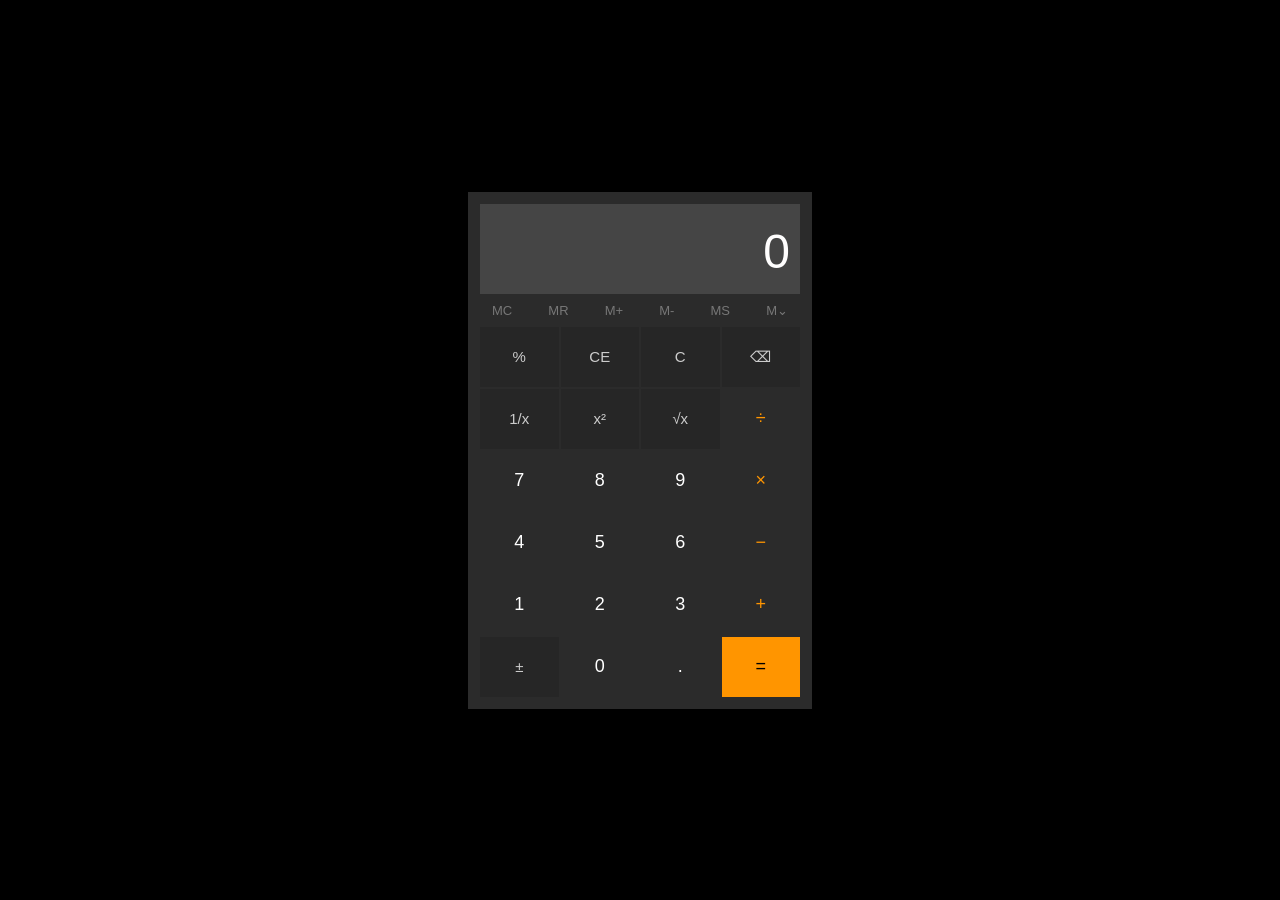
==== index.html @ 893bd506 "Add files via upload" ====
<!DOCTYPE html>
<html lang="en">
<head>
	<meta charset="UTF-8">
	<meta name="viewport" content="width=device-width, initial-scale=1.0">
	<title>Calculator</title>
	<link rel="stylesheet" href="style.css">
</head>
<body>
	<div class="calculator">
  <div id="display">0</div>

  <div class="memory-row">
    <button onclick="memoryClear()">MC</button>
    <button onclick="memoryRecall()">MR</button>
    <button onclick="memoryAdd()">M+</button>
    <button onclick="memorySubtract()">M-</button>
    <button onclick="memoryStore()">MS</button>
    <button disabled>M&#8964;</button>
  </div>

  <div class="buttons">
    <button class="key func" onclick="percent()">%</button>
    <button class="key func" onclick="clearEntry()">CE</button>
    <button class="key func" onclick="clearAll()">C</button>
    <button class="key func" onclick="backspace()">&#9003;</button>

    <button class="key func" onclick="reciprocal()">1/x</button>
    <button class="key func" onclick="square()">x&sup2;</button>
    <button class="key func" onclick="squareRoot()">&#8730;x</button>
    <button class="key op" onclick="chooseOperator('/')">&divide;</button>

    <button class="key" onclick="appendNumber('7')">7</button>
    <button class="key" onclick="appendNumber('8')">8</button>
    <button class="key" onclick="appendNumber('9')">9</button>
    <button class="key op" onclick="chooseOperator('*')">&times;</button>

    <button class="key" onclick="appendNumber('4')">4</button>
    <button class="key" onclick="appendNumber('5')">5</button>
    <button class="key" onclick="appendNumber('6')">6</button>
    <button class="key op" onclick="chooseOperator('-')">&minus;</button>

    <button class="key" onclick="appendNumber('1')">1</button>
    <button class="key" onclick="appendNumber('2')">2</button>
    <button class="key" onclick="appendNumber('3')">3</button>
    <button class="key op" onclick="chooseOperator('+')">+</button>

    <button class="key func" onclick="toggleSign()">&plusmn;</button>
    <button class="key" onclick="appendNumber('0')">0</button>
    <button class="key" onclick="appendDecimal()">.</button>
    <button class="key equals" onclick="calculate()">=</button>
  </div>
</div>

	<script src="event.js"></script>
</body>
</html>
---- style.css ----
body {
    margin: 0;
    display: flex;
    justify-content: center;
    align-items: center;
    height: 100vh;
    background: #000;
    font-family: Arial, sans-serif;
}

.calculator {
    width: 320px;
    background: #2b2b2b;
    padding: 12px;
}

#display {
    background: #454545;
    color: rgb(255, 254, 254);
    text-align: right;
    font-size: 48px;
    padding: 20px 10px 10px;
    min-height: 60px;
    overflow: hidden;
    word-wrap: break-word;
}

.memory-row {
    display: flex;
    justify-content: space-between;
    padding: 8px 6px;
}

.memory-row button {
    background: none;
    border: none;
    color: #777;
    font-size: 13px;
    cursor: pointer;
}

.memory-row button:hover {
    color: #aaa;
}

.buttons {
    display: grid;
    grid-template-columns: repeat(4, 1fr);
    gap: 2px;
}

button.key {
    height: 60px;
    font-size: 18px;
    border: none;
    background: #2b2b2b;
    color: white;
    cursor: pointer;
}

button.key:hover {
    background: #3a3a3a;
}

button.func {
    background: #262626;
    color: #ccc;
    font-size: 15px;
}

button.func:hover {
    background: #333;
}

button.op {
    background: #2b2b2b;
    color: #ff9500;
}

button.op:hover {
    background: #3a3a3a;
}

button.equals {
    background: #ff9500;
    color: black;
}

button.equals:hover {
    background: #ffab33;
}
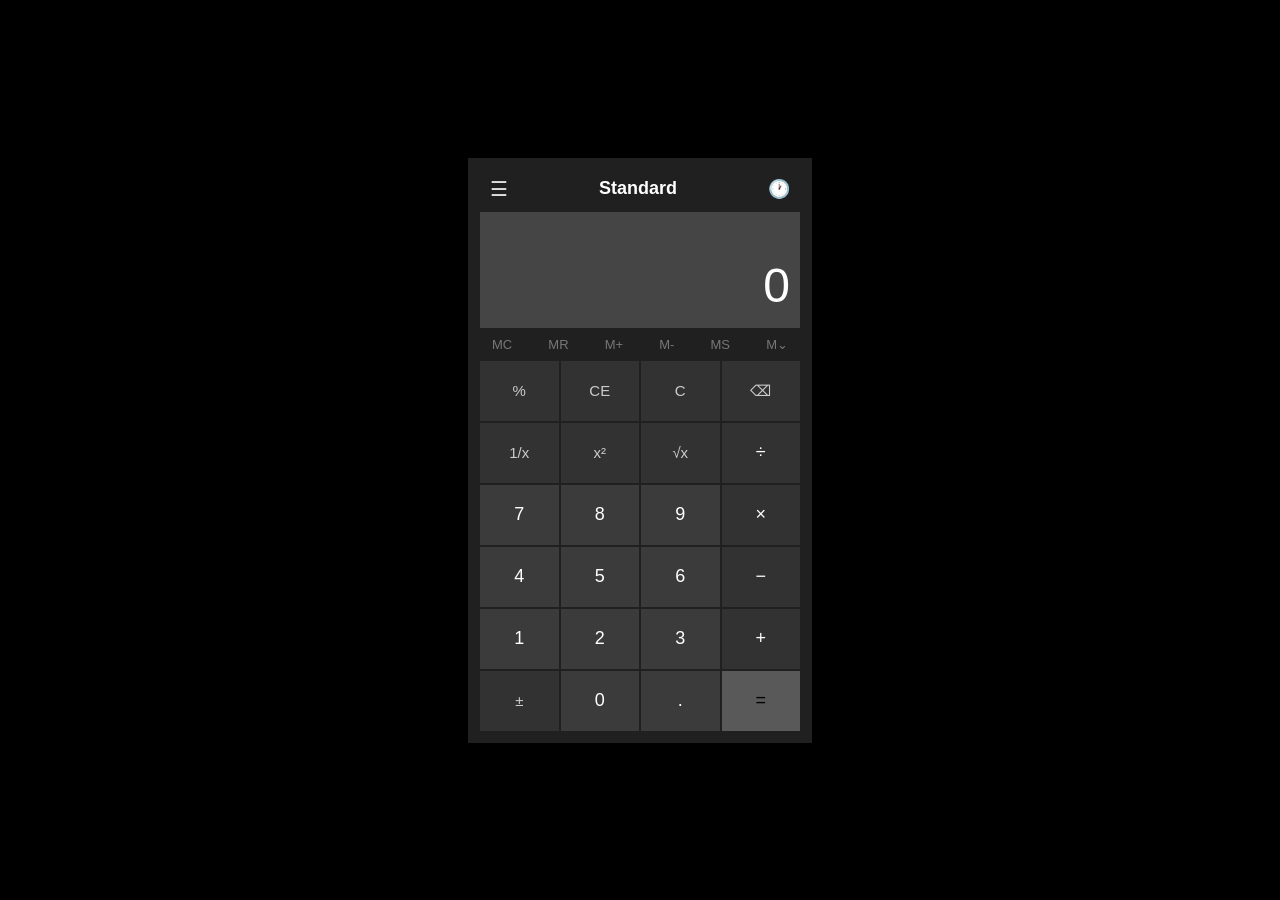
==== commit 0976f953: "History and Sci Cal mode" ====
--- a/index.html
+++ b/index.html
@@ -1,57 +1,136 @@
-<!DOCTYPE html>
-<html lang="en">
-<head>
-	<meta charset="UTF-8">
-	<meta name="viewport" content="width=device-width, initial-scale=1.0">
-	<title>Calculator</title>
-	<link rel="stylesheet" href="style.css">
-</head>
-<body>
-	<div class="calculator">
-  <div id="display">0</div>
-
-  <div class="memory-row">
-    <button onclick="memoryClear()">MC</button>
-    <button onclick="memoryRecall()">MR</button>
-    <button onclick="memoryAdd()">M+</button>
-    <button onclick="memorySubtract()">M-</button>
-    <button onclick="memoryStore()">MS</button>
-    <button disabled>M&#8964;</button>
-  </div>
-
-  <div class="buttons">
-    <button class="key func" onclick="percent()">%</button>
-    <button class="key func" onclick="clearEntry()">CE</button>
-    <button class="key func" onclick="clearAll()">C</button>
-    <button class="key func" onclick="backspace()">&#9003;</button>
-
-    <button class="key func" onclick="reciprocal()">1/x</button>
-    <button class="key func" onclick="square()">x&sup2;</button>
-    <button class="key func" onclick="squareRoot()">&#8730;x</button>
-    <button class="key op" onclick="chooseOperator('/')">&divide;</button>
-
-    <button class="key" onclick="appendNumber('7')">7</button>
-    <button class="key" onclick="appendNumber('8')">8</button>
-    <button class="key" onclick="appendNumber('9')">9</button>
-    <button class="key op" onclick="chooseOperator('*')">&times;</button>
-
-    <button class="key" onclick="appendNumber('4')">4</button>
-    <button class="key" onclick="appendNumber('5')">5</button>
-    <button class="key" onclick="appendNumber('6')">6</button>
-    <button class="key op" onclick="chooseOperator('-')">&minus;</button>
-
-    <button class="key" onclick="appendNumber('1')">1</button>
-    <button class="key" onclick="appendNumber('2')">2</button>
-    <button class="key" onclick="appendNumber('3')">3</button>
-    <button class="key op" onclick="chooseOperator('+')">+</button>
-
-    <button class="key func" onclick="toggleSign()">&plusmn;</button>
-    <button class="key" onclick="appendNumber('0')">0</button>
-    <button class="key" onclick="appendDecimal()">.</button>
-    <button class="key equals" onclick="calculate()">=</button>
-  </div>
-</div>
-
-	<script src="event.js"></script>
-</body>
-</html>
+<!DOCTYPE html>
+<html lang="en">
+<head>
+	<meta charset="UTF-8">
+	<meta name="viewport" content="width=device-width, initial-scale=1.0">
+	<title>Calculator</title>
+	<link rel="stylesheet" href="style.css">
+</head>
+<body>
+	<div class="calculator">
+  <div class="topbar">
+    <button class="menubtn" onclick="toggleMenu()">&#9776;</button>
+    <span class="title" id="modeTitle">Standard</span>
+    <button class="histbtn" onclick="toggleHistory()">&#128336;</button>
+  </div>
+
+  <div id="sidemenu" class="hidden">
+    <div class="menuitem" onclick="setMode('standard')">Standard</div>
+    <div class="menuitem" onclick="setMode('scientific')">Scientific</div>
+  </div>
+
+  <div id="expression"></div>
+  <div id="display">0</div>
+
+  <div id="sciToggles" class="sci-toggles hidden">
+    <span id="radBtn" onclick="toggleRad()">RAD</span>
+    <span id="feBtn" onclick="toggleFE()">F-E</span>
+  </div>
+
+  <div class="memory-row">
+    <button onclick="memoryClear()">MC</button>
+    <button onclick="memoryRecall()">MR</button>
+    <button onclick="memoryAdd()">M+</button>
+    <button onclick="memorySubtract()">M-</button>
+    <button onclick="memoryStore()">MS</button>
+    <button disabled>M&#8964;</button>
+  </div>
+
+  <div id="sciDropdowns" class="sci-dropdowns hidden">
+    <div class="dropdown" onclick="toggleTrig()">
+      <span>&#9651; Trigonometry</span> <span>&#9662;</span>
+      <div id="trigList" class="dropdownlist grid hidden">
+        <div id="trig2nd" onclick="event.stopPropagation(); toggleTrigSecond()">2<sup>nd</sup></div>
+        <div onclick="event.stopPropagation(); trigCompute('sin')">sin</div>
+        <div onclick="event.stopPropagation(); trigCompute('cos')">cos</div>
+        <div onclick="event.stopPropagation(); trigCompute('tan')">tan</div>
+        <div id="trigHyp" onclick="event.stopPropagation(); toggleHyp()">hyp</div>
+        <div onclick="event.stopPropagation(); trigCompute('sec')">sec</div>
+        <div onclick="event.stopPropagation(); trigCompute('csc')">csc</div>
+        <div onclick="event.stopPropagation(); trigCompute('cot')">cot</div>
+      </div>
+    </div>
+    <div class="dropdown" onclick="toggleFunc()">
+      <span>f Function</span> <span>&#9662;</span>
+      <div id="funcList" class="dropdownlist grid func hidden">
+        <div onclick="event.stopPropagation(); sciFunc('abs')">|x|</div>
+        <div onclick="event.stopPropagation(); sciFunc('floor')">&lfloor;x&rfloor;</div>
+        <div onclick="event.stopPropagation(); sciFunc('ceil')">&lceil;x&rceil;</div>
+        <div onclick="event.stopPropagation(); randFunc()">rand</div>
+      </div>
+    </div>
+  </div>
+
+  <div class="buttons" id="standardButtons">
+    <button class="key func" onclick="percent()">%</button>
+    <button class="key func" onclick="clearEntry()">CE</button>
+    <button class="key func" onclick="clearAll()">C</button>
+    <button class="key func" onclick="backspace()">&#9003;</button>
+    <button class="key func" onclick="reciprocal()">1/x</button>
+    <button class="key func" onclick="square()">x&sup2;</button>
+    <button class="key func" onclick="squareRoot()">&#8730;x</button>
+    <button class="key op" onclick="chooseOperator('/')">&divide;</button>
+    <button class="key" onclick="appendNumber('7')">7</button>
+    <button class="key" onclick="appendNumber('8')">8</button>
+    <button class="key" onclick="appendNumber('9')">9</button>
+    <button class="key op" onclick="chooseOperator('*')">&times;</button>
+    <button class="key" onclick="appendNumber('4')">4</button>
+    <button class="key" onclick="appendNumber('5')">5</button>
+    <button class="key" onclick="appendNumber('6')">6</button>
+    <button class="key op" onclick="chooseOperator('-')">&minus;</button>
+    <button class="key" onclick="appendNumber('1')">1</button>
+    <button class="key" onclick="appendNumber('2')">2</button>
+    <button class="key" onclick="appendNumber('3')">3</button>
+    <button class="key op" onclick="chooseOperator('+')">+</button>
+    <button class="key func" onclick="toggleSign()">&plusmn;</button>
+    <button class="key" onclick="appendNumber('0')">0</button>
+    <button class="key" onclick="appendDecimal()">.</button>
+    <button class="key equals" onclick="calculate()">=</button>
+  </div>
+
+  <div class="buttons sci hidden" id="sciButtons">
+    <button class="key func" onclick="sciSecond()">2<sup>nd</sup></button>
+    <button class="key func" onclick="insertConst('pi')">&pi;</button>
+    <button class="key func" onclick="insertConst('e')">e</button>
+    <button class="key func" onclick="clearAll()">C</button>
+    <button class="key func" onclick="backspace()">&#9003;</button>
+    <button class="key func" onclick="square()">x&sup2;</button>
+    <button class="key func" onclick="reciprocal()">1/x</button>
+    <button class="key func" onclick="absVal()">|x|</button>
+    <button class="key func" onclick="expFunc()">exp</button>
+    <button class="key op" onclick="chooseOperator('mod')">mod</button>
+    <button class="key func" onclick="cubeRoot()">&#8731;x</button>
+    <button class="key" onclick="appendOpen()">(</button>
+    <button class="key" onclick="appendClose()">)</button>
+    <button class="key func" onclick="factorial()">n!</button>
+    <button class="key op" onclick="chooseOperator('/')">&divide;</button>
+    <button class="key func" onclick="power()">x<sup>y</sup></button>
+    <button class="key" onclick="appendNumber('7')">7</button>
+    <button class="key" onclick="appendNumber('8')">8</button>
+    <button class="key" onclick="appendNumber('9')">9</button>
+    <button class="key op" onclick="chooseOperator('*')">&times;</button>
+    <button class="key func" onclick="powerOf10()">10<sup>x</sup></button>
+    <button class="key" onclick="appendNumber('4')">4</button>
+    <button class="key" onclick="appendNumber('5')">5</button>
+    <button class="key" onclick="appendNumber('6')">6</button>
+    <button class="key op" onclick="chooseOperator('-')">&minus;</button>
+    <button class="key func" onclick="logFunc()">log</button>
+    <button class="key" onclick="appendNumber('1')">1</button>
+    <button class="key" onclick="appendNumber('2')">2</button>
+    <button class="key" onclick="appendNumber('3')">3</button>
+    <button class="key op" onclick="chooseOperator('+')">+</button>
+    <button class="key func" onclick="lnFunc()">ln</button>
+    <button class="key func" onclick="toggleSign()">&plusmn;</button>
+    <button class="key" onclick="appendNumber('0')">0</button>
+    <button class="key" onclick="appendDecimal()">.</button>
+    <button class="key equals" onclick="calculate()">=</button>
+  </div>
+
+  <div id="history" class="hidden">
+    <div id="historyList"><p class="empty">There's no history yet.</p></div>
+    <button class="clearhist" onclick="clearHistory()">Clear history</button>
+  </div>
+</div>
+<script src="event.js"></script>
+</body>
+</html>
--- a/style.css
+++ b/style.css
@@ -1,91 +1,337 @@
-body {
-    margin: 0;
-    display: flex;
-    justify-content: center;
-    align-items: center;
-    height: 100vh;
-    background: #000;
-    font-family: Arial, sans-serif;
-}
-
-.calculator {
-    width: 320px;
-    background: #2b2b2b;
-    padding: 12px;
-}
-
-#display {
-    background: #454545;
-    color: rgb(255, 254, 254);
-    text-align: right;
-    font-size: 48px;
-    padding: 20px 10px 10px;
-    min-height: 60px;
-    overflow: hidden;
-    word-wrap: break-word;
-}
-
-.memory-row {
-    display: flex;
-    justify-content: space-between;
-    padding: 8px 6px;
-}
-
-.memory-row button {
-    background: none;
-    border: none;
-    color: #777;
-    font-size: 13px;
-    cursor: pointer;
-}
-
-.memory-row button:hover {
-    color: #aaa;
-}
-
-.buttons {
-    display: grid;
-    grid-template-columns: repeat(4, 1fr);
-    gap: 2px;
-}
-
-button.key {
-    height: 60px;
-    font-size: 18px;
-    border: none;
-    background: #2b2b2b;
-    color: white;
-    cursor: pointer;
-}
-
-button.key:hover {
-    background: #3a3a3a;
-}
-
-button.func {
-    background: #262626;
-    color: #ccc;
-    font-size: 15px;
-}
-
-button.func:hover {
-    background: #333;
-}
-
-button.op {
-    background: #2b2b2b;
-    color: #ff9500;
-}
-
-button.op:hover {
-    background: #3a3a3a;
-}
-
-button.equals {
-    background: #ff9500;
-    color: black;
-}
-
-button.equals:hover {
-    background: #ffab33;
+.hidden {
+    display: none !important;
+}
+
+body {
+    margin: 0;
+    display: flex;
+    justify-content: center;
+    align-items: center;
+    height: 100vh;
+    background: #000;
+    font-family: Arial, sans-serif;
+}
+
+.calculator {
+    width: 320px;
+    background: #202020;
+    padding: 12px;
+}
+
+#display {
+    background: #454545;
+    color: rgb(255, 254, 254);
+    text-align: right;
+    font-size: 48px;
+    padding: 20px 10px 10px;
+    min-height: 60px;
+    overflow: hidden;
+    word-wrap: break-word;
+}
+
+.memory-row {
+    display: flex;
+    justify-content: space-between;
+    padding: 8px 6px;
+}
+
+.memory-row button {
+    background: none;
+    border: none;
+    color: #777;
+    font-size: 13px;
+    cursor: pointer;
+}
+
+.memory-row button:hover {
+    color: #aaa;
+}
+
+.buttons {
+    display: grid;
+    grid-template-columns: repeat(4, 1fr);
+    gap: 2px;
+}
+
+button.key {
+    height: 60px;
+    font-size: 18px;
+    border: none;
+    background: #3b3b3b;
+    color: white;
+    cursor: pointer;
+}
+
+button.key:hover {
+    background: #333;
+}
+
+button.func {
+    background: #323232;
+    color: #ccc;
+    font-size: 15px;
+}
+
+button.func:hover {
+    background: #3a3a3a;
+}
+
+button.op {
+    background: #323232;
+    color: #ffffff;
+}
+
+button.op:hover {
+    background: #3a3a3a;
+}
+
+button.equals {
+    background: #595959;
+    color: black;
+}
+
+button.equals:hover {
+    background: #515151;
+}
+
+.calculator {
+    position: relative;
+}
+
+.topbar {
+    display: flex;
+    justify-content: space-between;
+    align-items: center;
+    padding: 6px 4px 10px;
+}
+
+.topbar .title {
+    color: white;
+    font-size: 18px;
+    font-weight: bold;
+}
+
+.histbtn {
+    background: none;
+    border: none;
+    color: #ddd;
+    font-size: 18px;
+    cursor: pointer;
+}
+
+.histbtn:hover {
+    color: #474747;
+}
+
+#expression {
+    background: #454545;
+    color: #999;
+    text-align: right;
+    font-size: 14px;
+    padding: 8px 10px 0;
+    min-height: 18px;
+    overflow: hidden;
+}
+
+#history {
+    position: absolute;
+    left: 12px;
+    right: 12px;
+    bottom: 12px;
+    top: 150px;
+    background: #323232;
+    display: flex;
+    flex-direction: column;
+    overflow: hidden;
+}
+
+#history.hidden {
+    display: none;
+}
+
+#historyList {
+    flex: 1;
+    overflow-y: auto;
+    padding: 6px;
+}
+
+#historyList .empty {
+    color: #999;
+    font-size: 13px;
+    text-align: center;
+    margin-top: 40px;
+}
+
+.hitem {
+    text-align: right;
+    padding: 8px 6px;
+    cursor: pointer;
+}
+
+.hitem:hover {
+    background: #3d3d3d;
+}
+
+.hline {
+    display: block;
+    color: #999;
+    font-size: 12px;
+}
+
+.hans {
+    display: block;
+    color: white;
+    font-size: 20px;
+}
+
+.clearhist {
+    background: none;
+    border: none;
+    color: #ccc;
+    font-size: 13px;
+    padding: 10px;
+    cursor: pointer;
+}
+
+.clearhist:hover {
+    color: #474747;
+}
+
+.topbar .title {
+    flex: 1;
+    text-align: center;
+}
+
+.menubtn {
+    background: none;
+    border: none;
+    color: #ddd;
+    font-size: 20px;
+    cursor: pointer;
+}
+
+.menubtn:hover {
+    color: #474747;
+}
+
+#sidemenu {
+    position: absolute;
+    left: 12px;
+    top: 44px;
+    background: #3a3a3a;
+    width: 160px;
+    z-index: 5;
+    box-shadow: 0 4px 10px rgba(0, 0, 0, 0.5);
+}
+
+#sidemenu.hidden {
+    display: none;
+}
+
+.menuitem {
+    color: white;
+    padding: 12px 14px;
+    cursor: pointer;
+    font-size: 15px;
+}
+
+.menuitem:hover {
+    background: #4a4a4a;
+}
+
+.sci-toggles {
+    display: flex;
+    gap: 16px;
+    padding: 8px 4px 0;
+    color: #999;
+    font-size: 13px;
+}
+
+.sci-toggles span {
+    cursor: pointer;
+}
+
+.sci-toggles .active {
+    color: white;
+}
+
+.sci-toggles.hidden {
+    display: none;
+}
+
+.sci-dropdowns {
+    display: flex;
+    justify-content: space-between;
+    color: #ccc;
+    font-size: 13px;
+    padding: 10px 6px;
+    border-bottom: 1px solid #3a3a3a;
+    position: relative;
+}
+
+.sci-dropdowns.hidden {
+    display: none;
+}
+
+.dropdown {
+    cursor: pointer;
+    position: relative;
+}
+
+.dropdownlist {
+    position: absolute;
+    top: 24px;
+    left: 0;
+    background: #3a3a3a;
+    min-width: 100px;
+    z-index: 5;
+}
+
+.dropdownlist.hidden {
+    display: none;
+}
+
+.dropdownlist div {
+    padding: 8px 10px;
+    color: white;
+}
+
+.dropdownlist div:hover {
+    background: #4a4a4a;
+}
+
+.dropdownlist.grid {
+    display: grid;
+    grid-template-columns: repeat(4, 1fr);
+    min-width: 260px;
+}
+
+.dropdownlist.grid.func {
+    grid-template-columns: repeat(2, 1fr);
+    min-width: 160px;
+    right: 0;
+    left: auto;
+}
+
+.dropdownlist.grid div {
+    text-align: center;
+    padding: 12px 6px;
+}
+
+.dropdownlist.grid div.active {
+    background: #4a4a4a;
+    color: #ff9500;
+}
+
+.buttons.sci {
+    grid-template-columns: repeat(5, 1fr);
+}
+
+.buttons.sci.hidden {
+    display: none;
+}
+
+.buttons.sci button.key {
+    height: 46px;
+    font-size: 15px;
 }
